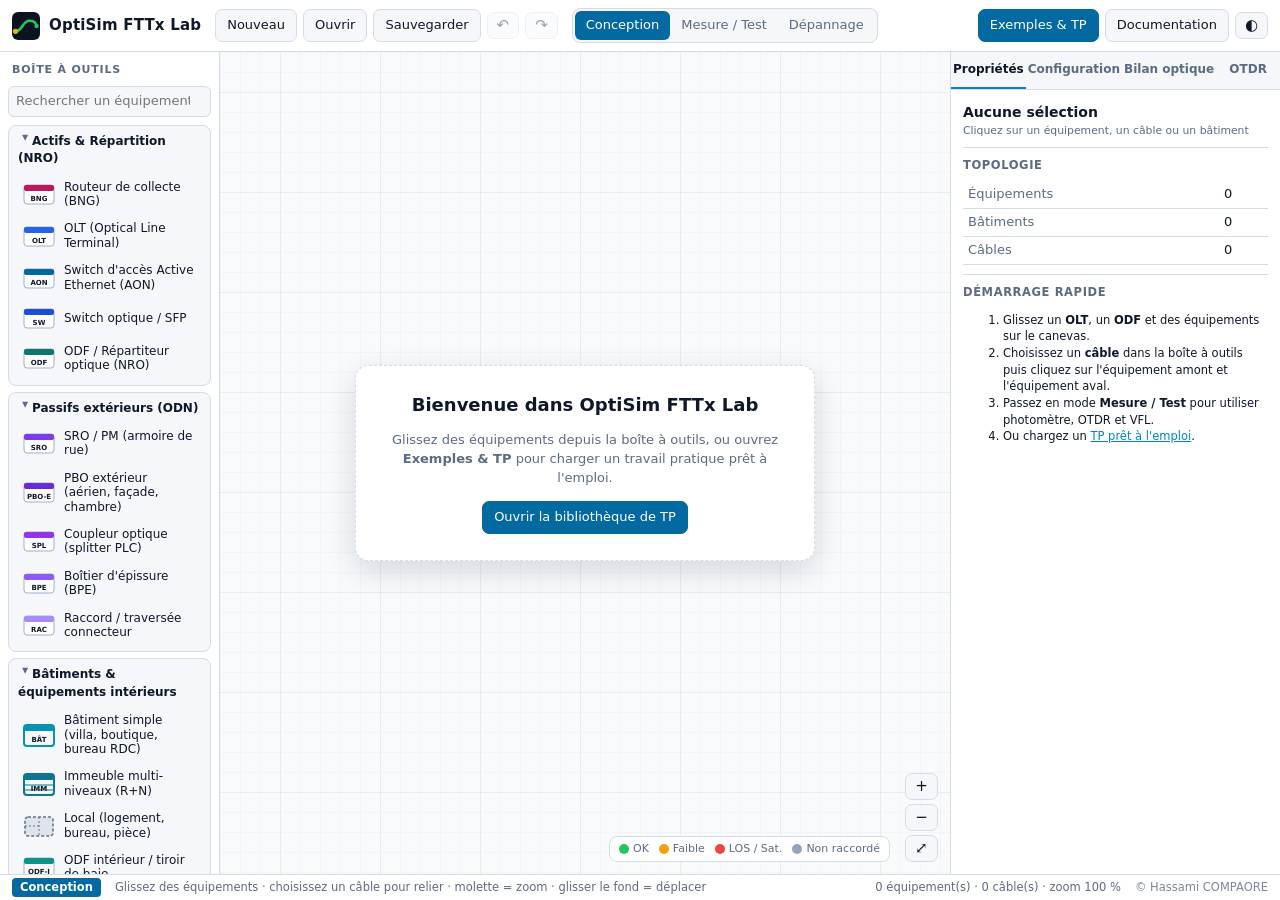
==== index.html @ 27e654be "Publication du site (source : develop d619746)" ====
<!doctype html>
<!-- OptiSim FTTx Lab — Auteur : Hassami COMPAORE -->
<html lang="fr" data-theme="dark">
<head>
  <meta charset="utf-8">
  <meta name="viewport" content="width=device-width, initial-scale=1">
  <title>OptiSim FTTx Lab</title>
  <meta name="author" content="Hassami COMPAORE">
  <meta name="description" content="Simulateur pédagogique de réseaux fibre optique FTTH / FTTB / FTTO — Bac Pro Télécommunications">
  <link rel="stylesheet" href="style.css">
  <link rel="icon" href="data:image/svg+xml,%3Csvg xmlns='http://www.w3.org/2000/svg' viewBox='0 0 32 32'%3E%3Crect width='32' height='32' rx='7' fill='%230b1220'/%3E%3Cpath d='M4 22 C12 22 12 10 20 10 S28 16 28 16' stroke='%2322c55e' stroke-width='3' fill='none'/%3E%3Ccircle cx='4' cy='22' r='3' fill='%23eab308'/%3E%3C/svg%3E">
</head>
<body class="mode-design">

  <!-- ================= 1. BARRE SUPÉRIEURE ================= -->
  <header class="topbar">
    <div class="brand">
      <svg viewBox="0 0 32 32" width="28" height="28" aria-hidden="true"><rect width="32" height="32" rx="7" fill="var(--brand-bg)"/><path d="M4 22 C12 22 12 10 20 10 S28 16 28 16" stroke="#22c55e" stroke-width="3" fill="none"/><circle cx="4" cy="22" r="3" fill="#eab308"/><circle cx="28" cy="16" r="2.5" fill="#22c55e"/></svg>
      <div><b>OptiSim FTTx Lab</b><small id="edition">Laboratoire virtuel fibre optique</small></div>
    </div>

    <div class="tb-group">
      <button class="btn" id="btnNew" title="Nouvelle topologie">Nouveau</button>
      <button class="btn" id="btnOpen" title="Ouvrir un fichier JSON">Ouvrir</button>
      <button class="btn" id="btnSave" title="Sauvegarder en JSON (Ctrl+S)">Sauvegarder</button>
      <button class="btn icon" id="btnUndo" title="Annuler (Ctrl+Z)" aria-label="Annuler">↶</button>
      <button class="btn icon" id="btnRedo" title="Rétablir (Ctrl+Y)" aria-label="Rétablir">↷</button>
      <input type="file" id="fileInput" accept=".json,application/json" hidden>
    </div>

    <div class="segmented" id="modeSwitch" role="tablist" aria-label="Mode">
      <button data-mode="design" class="active">Conception</button>
      <button data-mode="test">Mesure / Test</button>
      <button data-mode="fault">Simulation de pannes</button>
    </div>

    

    <div class="tb-group exam-only" id="examGroup" hidden>
      <span class="exam-tag" id="examTag">Examen</span>
      <button class="btn" id="btnExamInfo" title="Relire les consignes de l'examen">Consignes</button>
      <button class="btn primary" id="btnSubmit" title="Enregistrer la copie à remettre à l'enseignant">Rendre ma copie</button>
    </div>

    <div class="tb-spacer"></div>
    <div class="tb-group">
      <button class="btn primary" id="btnLabs">Exemples &amp; TP</button>
      
      <button class="btn" id="btnDocs">Documentation</button>
      <button class="btn icon" id="btnTheme" title="Thème clair / sombre" aria-label="Changer de thème">◐</button>
    </div>
  </header>

  <main class="layout" id="layout">
    <div class="panel-resizer l" data-resize="pal" title="Glisser pour élargir la boîte à outils (double-clic : largeur par défaut)"></div>
    <div class="panel-resizer r" data-resize="insp" title="Glisser pour élargir l'inspecteur (double-clic : largeur par défaut)"></div>
    <!-- ================= 2. BOÎTE À OUTILS ================= -->
    <aside class="panel palette" id="palette" aria-label="Boîte à outils">
      <div class="panel-title">Boîte à outils</div>
      <input type="search" id="paletteSearch" class="search" placeholder="Rechercher un équipement…">
      <div id="paletteBody"></div>
    </aside>

    <!-- ================= 3. CANEVAS ================= -->
    <section class="stage" id="stage">
      <svg id="canvas" xmlns="http://www.w3.org/2000/svg">
        <defs>
          <pattern id="gridSmall" width="20" height="20" patternUnits="userSpaceOnUse"><path d="M20 0H0V20" fill="none" class="grid-line"/></pattern>
          <pattern id="gridBig" width="100" height="100" patternUnits="userSpaceOnUse"><rect width="100" height="100" fill="url(#gridSmall)"/><path d="M100 0H0V100" fill="none" class="grid-line-strong"/></pattern>
          <filter id="glow" x="-50%" y="-50%" width="200%" height="200%"><feGaussianBlur stdDeviation="3" result="b"/><feMerge><feMergeNode in="b"/><feMergeNode in="SourceGraphic"/></feMerge></filter>
          <filter id="redglow" x="-50%" y="-50%" width="200%" height="200%"><feGaussianBlur stdDeviation="4"/></filter>
        </defs>
        <g id="viewport">
          <rect x="-20000" y="-20000" width="40000" height="40000" fill="url(#gridBig)" class="grid-bg"/>
          <g id="layerBuildings"></g>
          <g id="layerLinks"></g>
          <g id="layerDevices"></g>
          <g id="layerOverlay"></g>
        </g>
      </svg>

      <div class="empty-hint" id="emptyHint">
        <h2>Bienvenue dans OptiSim FTTx Lab</h2>
        <p>Glissez des équipements depuis la boîte à outils, ou ouvrez <b>Exemples &amp; TP</b> pour charger un travail pratique prêt à l'emploi.</p>
        <button class="btn primary" id="btnEmptyLabs">Ouvrir la bibliothèque de TP</button>
      </div>

      <div class="float-card tp-panel" id="tpPanel" hidden></div>
      <div class="float-card instrument" id="instrument" hidden></div>

      <div class="zoom-ctl">
        <button class="btn icon" id="zoomIn" title="Zoom avant" aria-label="Zoom avant">+</button>
        <button class="btn icon" id="zoomOut" title="Zoom arrière" aria-label="Zoom arrière">−</button>
        <button class="btn icon" id="zoomFit" title="Recadrer (F)" aria-label="Recadrer">⤢</button>
      </div>
      <div class="legend">
        <span><i class="dot ok"></i>OK</span><span><i class="dot weak"></i>Faible</span><span><i class="dot los"></i>LOS / Sat.</span><span><i class="dot nc"></i>Non raccordé</span>
      </div>
    </section>

    <!-- ================= 4. INSPECTEUR & RÉSULTATS ================= -->
    <aside class="panel inspector" id="inspector" aria-label="Inspecteur">
      <div class="tabs" role="tablist">
        <button data-tab="props" class="active">Propriétés</button>
        <button data-tab="config">Configuration</button>
        <button data-tab="bilan">Bilan optique</button>
        <button data-tab="otdr">OTDR</button>
      </div>
      <div class="inspector-body" id="inspectorBody"></div>
    </aside>
  </main>

  <footer class="statusbar">
    <span id="sbMode" class="sb-mode">Conception</span>
    <span id="sbHint" class="sb-hint"></span>
    <span id="sbInfo" class="sb-info"></span>
    
    <span class="sb-author">© Hassami COMPAORE</span>
  </footer>

  <!-- Modale générique -->
  <div class="modal-backdrop" id="modal" hidden>
    <div class="modal" role="dialog" aria-modal="true" aria-labelledby="modalTitle">
      <div class="modal-head"><h3 id="modalTitle"></h3><button class="btn icon" id="modalClose" aria-label="Fermer">✕</button></div>
      <div class="modal-body" id="modalBody"></div>
      <div class="modal-foot" id="modalFoot"></div>
    </div>
  </div>
  <div class="toasts" id="toasts" aria-live="polite"></div>

  <script src="edition.js"></script>
  <script src="physics.js"></script>
  <script src="services.js"></script>
  <script src="examen.js"></script>
  <script src="labs.js"></script>
  <script src="app.js"></script>
</body>
</html>
---- style.css ----
/* =====================================================================
 * OptiSim FTTx Lab — style.css
 * Auteur : Hassami COMPAORE
 * Thème sombre / clair « logiciel d'ingénierie », CSS natif (hors-ligne).
 * ===================================================================== */
:root, [data-theme="dark"] {
  --bg: #0b1220;
  --panel: #111a2b;
  --panel-2: #16223a;
  --panel-3: #1c2a45;
  --border: #24324d;
  --text: #e2e8f0;
  --muted: #8b9ab3;
  --accent: #38bdf8;
  --accent-2: #0ea5e9;
  --brand-bg: #0b1220;
  --canvas: #0d1526;
  --grid: #16213a;
  --grid-strong: #1d2b49;
  --dev-body: #18243c;
  --dev-stroke: #34476b;
  --dev-text: #e2e8f0;
  --bld-body: rgba(14, 116, 144, 0.07);
  --bld-stroke: #1f6f86;
  --bld-head: #0e5466;
  --floor-alt: rgba(255, 255, 255, 0.022);
  --floor-base: rgba(120, 90, 40, 0.10);
  --cable-outline: rgba(0, 0, 0, 0.55);
  --label-bg: rgba(11, 18, 32, 0.85);
  --ok: #22c55e;
  --weak: #f59e0b;
  --los: #ef4444;
  --nc: #64748b;
  --otdr-bg: #04110a;
  --otdr-grid: #0f2a1b;
  --otdr-grid-text: #4d7c5f;
  --otdr-trace: #4ade80;
  --otdr-event: #facc15;
  --lcd-bg: #0f2318;
  --lcd-text: #86efac;
  --shadow: 0 10px 30px rgba(0, 0, 0, 0.45);
  color-scheme: dark;
}
[data-theme="light"] {
  --bg: #eef2f7;
  --panel: #ffffff;
  --panel-2: #f5f7fb;
  --panel-3: #e9eef6;
  --border: #d4dce8;
  --text: #0f172a;
  --muted: #5b6b83;
  --accent: #0284c7;
  --accent-2: #0369a1;
  --brand-bg: #0b1220;
  --canvas: #f8fafc;
  --grid: #eaeff6;
  --grid-strong: #dbe3ee;
  --dev-body: #ffffff;
  --dev-stroke: #9fb0c8;
  --dev-text: #0f172a;
  --bld-body: rgba(8, 145, 178, 0.05);
  --bld-stroke: #5aa9bd;
  --bld-head: #d6eef4;
  --floor-alt: rgba(15, 23, 42, 0.03);
  --floor-base: rgba(161, 98, 7, 0.08);
  --cable-outline: rgba(15, 23, 42, 0.45);
  --label-bg: rgba(255, 255, 255, 0.9);
  --nc: #94a3b8;
  --otdr-bg: #f3fbf5;
  --otdr-grid: #d8eadd;
  --otdr-grid-text: #4b7a5b;
  --otdr-trace: #15803d;
  --otdr-event: #b45309;
  --lcd-bg: #dff3e4;
  --lcd-text: #14532d;
  --shadow: 0 10px 30px rgba(15, 23, 42, 0.15);
  color-scheme: light;
}

* { box-sizing: border-box; }
html, body { height: 100%; margin: 0; }
body {
  background: var(--bg); color: var(--text);
  font: 13px/1.45 system-ui, -apple-system, "Segoe UI", Roboto, Ubuntu, sans-serif;
  display: grid; grid-template-rows: 52px 1fr 26px; overflow: hidden;
}
a { color: var(--accent); }
h2, h3, h4 { margin: 0; }
small { color: var(--muted); }
kbd { background: var(--panel-3); border: 1px solid var(--border); border-bottom-width: 2px; border-radius: 4px; padding: 0 5px; font-size: 11px; }
[hidden] { display: none !important; }

/* ------------------------------ Boutons ------------------------------ */
.btn {
  background: var(--panel-2); color: var(--text); border: 1px solid var(--border);
  border-radius: 7px; padding: 6px 11px; font: inherit; cursor: pointer; white-space: nowrap;
  transition: background .15s, border-color .15s;
}
.btn:hover { background: var(--panel-3); border-color: var(--accent); }
.btn:disabled { opacity: .4; cursor: default; }
.btn.icon { padding: 5px 9px; min-width: 30px; font-size: 15px; line-height: 1; }
.btn.small { padding: 3px 8px; font-size: 12px; }
.btn.icon.small { min-width: 24px; font-size: 12px; }
.btn.primary { background: var(--accent-2); border-color: var(--accent-2); color: #fff; }
.btn.primary:hover { background: var(--accent); }
.btn.danger { border-color: rgba(239, 68, 68, .6); color: #f87171; }
.btn.danger:hover { background: rgba(239, 68, 68, .15); }
[data-theme="light"] .btn.danger { color: #dc2626; }
.btn.ok { border-color: rgba(34, 197, 94, .6); color: var(--ok); }

/* ------------------------------ Barre supérieure ------------------------------ */
.topbar {
  display: flex; align-items: center; gap: 14px; padding: 0 12px;
  background: var(--panel); border-bottom: 1px solid var(--border); min-width: 0;
}
.brand { display: flex; align-items: center; gap: 9px; flex-shrink: 0; }
.brand b { display: block; font-size: 15px; letter-spacing: .2px; }
.brand small { display: block; font-size: 10.5px; margin-top: -2px; }
.tb-group { display: flex; gap: 6px; align-items: center; }
.tb-spacer { flex: 1; }
.fault-only { display: none; }
body.mode-fault .fault-only { display: flex; }
/* Mode pannes (4 boutons) et examen (3 éléments) : barre compactée pour rester sur une ligne */
body.mode-fault .topbar, body.exam-locked .topbar { gap: 6px; }
body.mode-fault .brand div, body.exam-locked .brand div { display: none; }
body.mode-fault .segmented button, body.exam-locked .segmented button { padding-left: 6px; padding-right: 6px; }
body.mode-fault .tb-group, body.exam-locked .tb-group { gap: 4px; }
body.mode-fault .topbar .btn:not(.icon), body.exam-locked .topbar .btn:not(.icon) { padding-left: 8px; padding-right: 8px; }
.segmented button { white-space: nowrap; }
.topbar { overflow-x: auto; scrollbar-width: thin; }
.segmented { display: inline-flex; background: var(--panel-2); border: 1px solid var(--border); border-radius: 8px; padding: 2px; }
.segmented button { background: none; border: 0; color: var(--muted); font: inherit; padding: 5px 11px; border-radius: 6px; cursor: pointer; }
.segmented button.active { background: var(--accent-2); color: #fff; }
body.mode-fault .segmented button.active[data-mode="fault"] { background: #dc2626; }
body.mode-test .segmented button.active[data-mode="test"] { background: #16a34a; }
.segmented.small button { padding: 3px 8px; font-size: 12px; }

/* ------------------------------ Mise en page ------------------------------ */
.layout { --pal-w: 252px; --insp-w: 370px; display: grid; grid-template-columns: var(--pal-w) 1fr var(--insp-w); min-height: 0; position: relative; }
.panel { background: var(--panel); min-height: 0; overflow: auto; }
.palette { border-right: 1px solid var(--border); padding: 8px; }
.inspector { border-left: 1px solid var(--border); display: flex; flex-direction: column; overflow: hidden; }
.panel-title { font-weight: 700; text-transform: uppercase; font-size: 11px; letter-spacing: .8px; color: var(--muted); margin: 2px 4px 8px; }
.search { width: 100%; margin-bottom: 8px; }

/* ------------------------------ Boîte à outils ------------------------------ */
.pal-sec { margin-bottom: 6px; border: 1px solid var(--border); border-radius: 8px; background: var(--panel-2); }
.pal-sec summary { cursor: pointer; padding: 7px 9px; font-weight: 600; font-size: 12px; list-style: none; }
.pal-sec summary::-webkit-details-marker { display: none; }
.pal-sec summary::before { content: '▸'; display: inline-block; width: 14px; color: var(--muted); transition: transform .15s; }
.pal-sec[open] summary::before { transform: rotate(90deg); }
.pal-grid { display: grid; gap: 3px; padding: 0 6px 7px; }
.pal-item {
  display: flex; align-items: center; gap: 8px; padding: 4px 6px; border-radius: 6px; cursor: grab;
  border: 1px solid transparent; user-select: none; font-size: 12px; color: var(--text);
}
.pal-item svg { flex-shrink: 0; color: var(--text); }
.pal-item:hover { background: var(--panel-3); border-color: var(--border); }
.pal-item.tool { cursor: pointer; }
.pal-item.active { background: rgba(56, 189, 248, .15); border-color: var(--accent); }
.pal-item span { line-height: 1.2; }

/* ------------------------------ Canevas ------------------------------ */
.stage { position: relative; min-width: 0; min-height: 0; background: var(--canvas); overflow: hidden; }
#canvas { width: 100%; height: 100%; display: block; touch-action: none; cursor: default; user-select: none; }
#canvas.panning { cursor: grabbing; }
#canvas.tool-active .dev { cursor: crosshair; }
.grid-line { stroke: var(--grid); stroke-width: 1; }
.grid-line-strong { stroke: var(--grid-strong); stroke-width: 1; }

/* Bâtiments */
.bld { cursor: move; }
.bld-body { fill: var(--bld-body); stroke: var(--bld-stroke); stroke-width: 1.5; }
.bld.selected .bld-body { stroke: var(--accent); stroke-width: 2.5; }
.bld-head { fill: var(--bld-head); }
.bld-icon { fill: none; stroke: #67e8f9; stroke-width: 1.6; }
[data-theme="light"] .bld-icon { stroke: #0e7490; }
.bld-title { fill: var(--text); font-weight: 700; font-size: 13px; }
.bld-sub { fill: var(--muted); font-size: 11px; }
.floor { fill: transparent; }
.floor.alt { fill: var(--floor-alt); }
.floor.basement { fill: var(--floor-base); }
.floor-sep { stroke: var(--bld-stroke); stroke-dasharray: 6 4; opacity: .6; }
.floor-label { fill: var(--muted); font-size: 11px; font-weight: 700; text-transform: uppercase; }
.gaine { fill: rgba(249, 115, 22, .06); stroke: rgba(249, 115, 22, .45); stroke-dasharray: 4 3; }
.gaine-label { fill: rgba(249, 115, 22, .7); font-size: 9px; letter-spacing: 1.5px; font-weight: 700; }
.pa { fill: var(--panel-3); stroke: var(--bld-stroke); }
.pa-label { fill: var(--muted); font-size: 8px; font-weight: 700; }
.handle { fill: var(--bld-stroke); cursor: nwse-resize; }
body:not(.mode-design) .handle { display: none; }

/* Équipements */
.dev { cursor: move; }
.dev-shadow { fill: rgba(0, 0, 0, .25); }
.dev-body { fill: var(--dev-body); stroke: var(--dev-stroke); stroke-width: 1.2; }
.dev.selected .dev-body { stroke: var(--accent); stroke-width: 2.5; }
.dev.cable-start .dev-body { stroke: #facc15; stroke-width: 2.5; stroke-dasharray: 5 3; }
.dev.vfl-glow .dev-body { stroke: #ef4444; stroke-width: 2; filter: drop-shadow(0 0 6px rgba(239, 68, 68, .8)); }
.dev-short { fill: #fff; font-weight: 800; font-size: 10.5px; letter-spacing: .5px; }
.dev-sub { fill: var(--dev-text); font-size: 10.5px; font-weight: 600; }
.dev-name { fill: var(--text); font-size: 11px; font-weight: 600; paint-order: stroke; stroke: var(--canvas); stroke-width: 3px; }
.port { stroke: rgba(0, 0, 0, .55); stroke-width: 1; }
.port.used { stroke: #fff; stroke-width: 1.5; }
[data-theme="light"] .port.used { stroke: #0f172a; }
.port.tick { stroke: none; opacity: .75; }
.port.tick.used { opacity: 1; }
.badge { stroke: var(--canvas); stroke-width: 2; }
.badge.st-ok { fill: var(--ok); } .badge.st-weak { fill: var(--weak); } .badge.st-los, .badge.st-sat { fill: var(--los); }
.badge.st-nc, .badge.st-dark { fill: var(--nc); } .badge.st-idle { fill: #38bdf8; }
.dev-sub.st-los, .dev-sub.st-sat { fill: var(--los); } .dev-sub.st-weak { fill: var(--weak); }
.led { fill: #1f2937; stroke: rgba(0, 0, 0, .4); }
[data-theme="light"] .led { fill: #cbd5e1; }
.led.on-green { fill: #22c55e; filter: drop-shadow(0 0 3px #22c55e); }
.led.on-orange { fill: #f59e0b; filter: drop-shadow(0 0 3px #f59e0b); }
.led.on-red { fill: #ef4444; filter: drop-shadow(0 0 3px #ef4444); }
.led.blink { animation: blink 1s steps(2) infinite; }
.led-label { fill: var(--muted); font-size: 7px; font-weight: 700; }
@keyframes blink { 50% { opacity: .25; } }

/* Câbles */
.link { cursor: pointer; }
.link path { fill: none; }
.link-hit { stroke: transparent; stroke-width: 14; }
.link-outline { stroke: var(--cable-outline); stroke-width: 5.5; stroke-linecap: round; }
.link-base { stroke-width: 3.2; stroke-linecap: round; }
.link.t-patch .link-base { stroke-width: 2.4; }
.link.t-patch .link-outline { stroke-width: 4.5; }
.link.t-cat6 .link-base { stroke-dasharray: 7 3; }
.link.t-riser .link-base { stroke-width: 4.2; }
.link.t-riser .link-outline { stroke-width: 6.5; }
.link.selected .link-outline { stroke: var(--accent); stroke-width: 8; }
.flow { stroke-width: 1.8; stroke-dasharray: 3 11; stroke-linecap: round; animation: flow 0.9s linear infinite; }
.flow.st-ok { stroke: #bbf7d0; filter: drop-shadow(0 0 2px #22c55e); }
.flow.st-weak { stroke: #fde68a; filter: drop-shadow(0 0 2px #f59e0b); }
.flow.st-sat { stroke: #fecaca; }
.flow.eth { stroke: #dbeafe; stroke-dasharray: 2 8; animation-duration: 1.4s; }
[data-theme="light"] .flow.st-ok { stroke: #15803d; }
[data-theme="light"] .flow.st-weak { stroke: #b45309; }
[data-theme="light"] .flow.eth { stroke: #1d4ed8; }
.flow-partial { stroke-width: 2; stroke: #bbf7d0; }
.flow-partial.st-los { stroke: #fecaca; }
.dead { stroke: var(--los); stroke-width: 1.2; stroke-dasharray: 2 5; opacity: .8; }
@keyframes flow { to { stroke-dashoffset: -14; } }
.vfl-light { stroke: #ff2d2d; stroke-width: 4; stroke-linecap: round; filter: drop-shadow(0 0 5px #ff0000); animation: vflpulse 1.2s ease-in-out infinite; pointer-events: none; }
@keyframes vflpulse { 50% { opacity: .55; } }
.vfl-leak { pointer-events: none; }
.vfl-leak circle { fill: #ff2d2d; }
.vfl-leak .halo { fill: rgba(255, 45, 45, .35); animation: halo 1s ease-out infinite; transform-box: fill-box; transform-origin: center; }
@keyframes halo { from { transform: scale(.4); opacity: 1; } to { transform: scale(1.4); opacity: 0; } }
.len-label rect { fill: var(--label-bg); stroke: var(--border); }
.len-label text { fill: var(--text); font-size: 10px; font-weight: 600; }
.len-label { pointer-events: none; }
.fault-mark circle { fill: #dc2626; stroke: #fff; stroke-width: 1.5; }
.fault-mark text { fill: #fff; font-weight: 900; font-size: 11px; }
.fault-mark.cfg circle { fill: #ea580c; }
.fault-mark.cfg text { font-size: 10px; }
.rubber { stroke-width: 2.5; stroke-dasharray: 6 4; pointer-events: none; }

.empty-hint { position: absolute; inset: 0; margin: auto; width: min(460px, 90%); height: fit-content; text-align: center; padding: 26px; background: var(--panel); border: 1px dashed var(--border); border-radius: 14px; box-shadow: var(--shadow); }
.empty-hint h2 { font-size: 18px; margin-bottom: 8px; }
.empty-hint p { color: var(--muted); }

.zoom-ctl { position: absolute; right: 12px; bottom: 12px; display: flex; flex-direction: column; gap: 4px; }
.legend { position: absolute; right: 60px; bottom: 12px; display: flex; gap: 10px; background: var(--panel); border: 1px solid var(--border); border-radius: 8px; padding: 4px 9px; font-size: 11px; color: var(--muted); }
.legend span { display: flex; align-items: center; gap: 4px; }
.dot { display: inline-block; width: 10px; height: 10px; border-radius: 50%; vertical-align: middle; }
.dot.ok { background: var(--ok); } .dot.weak { background: var(--weak); } .dot.los { background: var(--los); } .dot.nc { background: var(--nc); }

/* Cartes flottantes (TP, instrument) */
.float-card { position: absolute; background: var(--panel); border: 1px solid var(--border); border-radius: 11px; box-shadow: var(--shadow); padding: 9px 11px; }
.fc-head { display: flex; align-items: center; gap: 6px; margin-bottom: 6px; }
.fc-head b { flex: 1; font-size: 12.5px; }
.tp-panel { top: 12px; left: 12px; width: 330px; max-height: calc(100% - 80px); overflow: auto; }
.tp-panel.collapsed .tp-body { display: none; }
.tp-panel.collapsed .fc-head { margin: 0; }
.tp-panel ol { padding-left: 4px; margin: 0 0 8px; list-style: none; counter-reset: s; }
.tp-panel li { counter-increment: s; margin-bottom: 5px; font-size: 12px; }
.tp-panel li label { display: flex; gap: 6px; cursor: pointer; }
.tp-panel li span::before { content: counter(s) ". "; font-weight: 700; color: var(--accent); }
.tp-panel input:checked + span { color: var(--muted); text-decoration: line-through; }
.tp-progress { font-size: 11px; color: var(--muted); }
.instrument { left: 12px; bottom: 12px; width: 300px; }
.lcd { background: var(--lcd-bg); color: var(--lcd-text); border-radius: 8px; padding: 8px 10px; font-family: ui-monospace, "SF Mono", Menlo, Consolas, monospace; border: 2px solid #0006; }
.lcd-row { display: flex; justify-content: space-between; font-size: 11px; opacity: .85; }
.lcd-main { font-size: 30px; font-weight: 700; text-align: center; letter-spacing: 1px; }
.lcd-main small { font-size: 14px; color: inherit; }
.lcd-status { text-align: center; font-weight: 700; margin-top: 2px; text-transform: uppercase; font-size: 12px; }
.lcd.st-los .lcd-status, .lcd.st-sat .lcd-status { color: #f87171; }
.lcd.st-weak .lcd-status { color: #fbbf24; }
.pm-ports { display: grid; grid-template-columns: 1fr 1fr; gap: 3px; margin-top: 8px; max-height: 150px; overflow: auto; }
.pm-port { display: flex; justify-content: space-between; gap: 4px; background: var(--panel-2); border: 1px solid var(--border); border-radius: 5px; padding: 3px 6px; font: 11px/1.3 inherit; color: var(--text); cursor: pointer; }
.pm-port.active { border-color: var(--accent); background: rgba(56, 189, 248, .12); }
.red-dot { display: inline-block; width: 9px; height: 9px; border-radius: 50%; background: #ef4444; box-shadow: 0 0 6px #ef4444; margin-right: 6px; animation: blink 1s steps(2) infinite; }

/* ------------------------------ Inspecteur ------------------------------ */
.tabs { display: flex; border-bottom: 1px solid var(--border); background: var(--panel-2); flex-shrink: 0; }
.tabs button { flex: 1; background: none; border: 0; border-bottom: 2px solid transparent; color: var(--muted); padding: 9px 4px; font: inherit; font-weight: 600; cursor: pointer; }
.tabs button { font-size: 12px; padding: 9px 2px; white-space: nowrap; }
.tabs button.active { color: var(--text); border-bottom-color: var(--accent); }
.inspector-body { padding: 12px; overflow: auto; flex: 1; }
.insp-head { display: flex; gap: 10px; align-items: center; margin-bottom: 8px; }
.insp-head b { display: block; font-size: 14px; }
.insp-head small { display: block; }
.chip { display: inline-block; padding: 3px 7px; border-radius: 6px; color: #fff; font-weight: 800; font-size: 11px; white-space: nowrap; }
.chip.apc { background: #16a34a; } .chip.upc { background: #2563eb; }
.muted { color: var(--muted); }
.small { font-size: 11.5px; }
.section { border-top: 1px solid var(--border); padding-top: 9px; margin-top: 9px; }
.section h4 { font-size: 11.5px; text-transform: uppercase; letter-spacing: .6px; color: var(--muted); margin-bottom: 7px; }
.section h4 small { text-transform: none; letter-spacing: 0; }
.form-grid { display: grid; gap: 8px; }
label { display: grid; gap: 3px; font-size: 12px; color: var(--muted); }
label.check { display: flex; align-items: center; gap: 6px; color: var(--text); cursor: pointer; }
.inline { display: flex; gap: 6px; align-items: center; }
.inline > input, .inline > select { flex: 1; min-width: 0; }
.inline-label { display: flex; align-items: center; gap: 6px; margin-bottom: 8px; }
.unit { color: var(--muted); font-size: 11px; min-width: 24px; }
input[type=text], input[type=number], input[type=search], select {
  background: var(--panel-2); color: var(--text); border: 1px solid var(--border); border-radius: 6px;
  padding: 5px 7px; font: inherit; width: 100%;
}
input:focus, select:focus, button:focus-visible { outline: 2px solid var(--accent); outline-offset: 1px; }
input:disabled { opacity: .6; }
.row { display: flex; gap: 6px; flex-wrap: wrap; margin-top: 12px; }
.status-line { display: flex; align-items: center; gap: 8px; flex-wrap: wrap; }
.big { font-size: 18px; }
.pill { display: inline-block; padding: 2px 9px; border-radius: 99px; font-weight: 700; font-size: 11.5px; }
.pill.st-ok { background: rgba(34, 197, 94, .15); color: var(--ok); }
.pill.st-weak { background: rgba(245, 158, 11, .15); color: var(--weak); }
.pill.st-los, .pill.st-sat { background: rgba(239, 68, 68, .15); color: var(--los); }
.pill.st-nc, .pill.st-dark, .pill.st-idle { background: rgba(100, 116, 139, .18); color: var(--muted); }
.st-ok { color: var(--ok); } .st-weak { color: var(--weak); } .st-los, .st-sat { color: var(--los); }
.loc { margin: 6px 0; font-size: 12px; }
.alert { border-radius: 7px; padding: 7px 9px; margin: 6px 0; font-size: 12px; }
.alert.warn { background: rgba(245, 158, 11, .12); border: 1px solid rgba(245, 158, 11, .35); }
.alert.err { background: rgba(239, 68, 68, .12); border: 1px solid rgba(239, 68, 68, .35); }
.alert a { color: inherit; }
.fault-box { background: rgba(220, 38, 38, .06); border: 1px solid rgba(220, 38, 38, .3); border-radius: 8px; padding: 9px; }
table { border-collapse: collapse; width: 100%; }
.kv td, .ports td, .bilan td, .events td, .events th { padding: 4px 5px; border-bottom: 1px solid var(--border); vertical-align: top; }
.kv td:first-child { color: var(--muted); }
.num { text-align: right; white-space: nowrap; font-variant-numeric: tabular-nums; }
.ports { font-size: 11.5px; }
.ports small { display: block; }
.pdot { display: inline-block; width: 7px; height: 7px; border-radius: 50%; background: #16a34a; margin-right: 5px; }
.pdot.eth { background: #facc15; border-radius: 1px; }
.pdot.up { background: #d946ef; border-radius: 1px; transform: rotate(45deg); }

/* Couche service : configuration et diagnostic */
.flow.up { stroke: #f5d0fe; stroke-dasharray: 6 6; stroke-width: 2.2; animation-duration: .7s; filter: drop-shadow(0 0 2px #d946ef); }
[data-theme="light"] .flow.up { stroke: #a21caf; }
.section h5 { font-size: 11px; color: var(--muted); margin: 10px 0 5px; font-weight: 700; }
.cfg-table { width: 100%; border-collapse: collapse; font-size: 12px; margin: 4px 0; }
.cfg-table th { text-align: left; color: var(--muted); font-weight: 600; padding: 3px 4px; border-bottom: 1px solid var(--border); }
.cfg-table td { padding: 3px 4px; border-bottom: 1px solid var(--border); vertical-align: middle; }
.cfg-table td:first-child, .cfg-table th { white-space: nowrap; }
.cfg-table input[type="text"], .cfg-table select { width: 100%; min-width: 0; font-size: 12px; padding: 3px 5px; }
.cfg-table code, .kv code { font-size: 11.5px; }
.svc-table td small { display: block; color: var(--muted); }
.svc-steps { list-style: none; margin: 6px 0; padding: 0; display: grid; gap: 4px; }
.svc-steps li { position: relative; padding: 5px 8px 5px 28px; border-radius: 7px; background: var(--panel-2); border: 1px solid var(--border); font-size: 12px; }
.svc-steps li::before { position: absolute; left: 8px; top: 5px; font-weight: 800; }
.svc-steps li.ok::before { content: "✓"; color: var(--ok); }
.svc-steps li.ko { border-color: rgba(239, 68, 68, .5); background: rgba(239, 68, 68, .1); }
.svc-steps li.ko::before { content: "✗"; color: var(--los); }
.svc-steps li b { display: block; }
.svc-steps li small { color: var(--muted); }
.svc-steps li.ko small { color: var(--text); }
.kv tr.total td { font-weight: 700; color: var(--text); }
.bilan { font-size: 11.5px; margin-top: 6px; }
.bilan tr.src td { font-weight: 700; background: rgba(56, 189, 248, .08); }
.bilan tr.cat td { font-weight: 700; color: var(--text); background: var(--panel-2); padding-top: 6px; }
.bilan tr.fault td { color: var(--los); }
.bilan td:first-child { padding-left: 10px; }
.bilan tr.cat td:first-child, .bilan tr.src td:first-child { padding-left: 5px; }
.bar { height: 4px; background: var(--panel-3); border-radius: 2px; margin-top: 3px; overflow: hidden; }
.bar i { display: block; height: 100%; background: linear-gradient(90deg, var(--accent), #a855f7); }
.summary { margin-top: 10px; }
.summary td { font-size: 12.5px; }
.formula { background: var(--panel-2); border: 1px solid var(--border); border-left: 3px solid var(--accent); border-radius: 6px; padding: 7px 10px; font-family: ui-monospace, Menlo, Consolas, monospace; font-size: 12px; }
.otdr-ctl { display: flex; gap: 8px; flex-wrap: wrap; align-items: center; margin-bottom: 8px; }
.otdr-ctl label { display: flex; align-items: center; gap: 4px; }
.otdr-ctl select { width: auto; }
.otdr-screen { position: relative; border-radius: 9px; overflow: hidden; border: 3px solid #1e293b; background: var(--otdr-bg); }
.otdr-screen canvas { display: block; width: 100%; }
.otdr-read { position: absolute; top: 5px; right: 8px; font: 11px ui-monospace, Menlo, monospace; color: var(--otdr-trace); }
.events { font-size: 11.5px; margin-top: 8px; }
.events th { text-align: left; color: var(--muted); font-weight: 600; }
.events tbody tr { cursor: pointer; }
.events tbody tr:hover, .events tbody tr.active { background: rgba(56, 189, 248, .08); }
.events tr.fault td { color: var(--los); font-weight: 600; }
.events small { display: block; color: var(--muted); font-size: 10.5px; }

/* ------------------------------ Barre d'état ------------------------------ */
.statusbar { display: flex; align-items: center; gap: 14px; padding: 0 12px; background: var(--panel); border-top: 1px solid var(--border); font-size: 11.5px; color: var(--muted); white-space: nowrap; overflow: hidden; }
.sb-mode { font-weight: 700; color: #fff; padding: 1px 8px; border-radius: 4px; background: var(--accent-2); }
.sb-mode.m-test { background: #16a34a; } .sb-mode.m-fault { background: #dc2626; }
.sb-author { opacity: .8; }
.sb-hint { flex: 1; overflow: hidden; text-overflow: ellipsis; }

/* ------------------------------ Modales ------------------------------ */
.modal-backdrop { position: fixed; inset: 0; background: rgba(2, 6, 23, .6); display: grid; place-items: center; z-index: 50; padding: 16px; }
.modal { background: var(--panel); border: 1px solid var(--border); border-radius: 14px; box-shadow: var(--shadow); width: min(520px, 100%); max-height: calc(100vh - 32px); display: flex; flex-direction: column; }
.modal.wide { width: min(1080px, 100%); height: min(760px, calc(100vh - 32px)); }
.modal-head { display: flex; align-items: center; justify-content: space-between; padding: 12px 16px; border-bottom: 1px solid var(--border); }
.modal-head h3 { font-size: 15px; }
.modal-body { padding: 14px 16px; overflow: auto; flex: 1; min-height: 0; }
.modal.wide .modal-body { padding: 0; overflow: hidden; }
.modal-foot { display: flex; justify-content: flex-end; gap: 8px; padding: 10px 16px; border-top: 1px solid var(--border); }
.cable-ends { display: flex; align-items: center; gap: 10px; background: var(--panel-2); border: 1px solid var(--border); border-radius: 9px; padding: 9px; margin: 8px 0 12px; }
.cable-ends > div { flex: 1; display: grid; }
.cable-ends span { color: var(--muted); font-size: 11.5px; }
.cable-ends .arrow { flex: 0; font-size: 20px; color: var(--accent); }
.tip { background: rgba(56, 189, 248, .08); border: 1px solid rgba(56, 189, 248, .3); border-radius: 7px; padding: 7px 10px; font-size: 12px; }
.warn { background: rgba(245, 158, 11, .1); border: 1px solid rgba(245, 158, 11, .35); border-radius: 7px; padding: 7px 10px; font-size: 12px; }

.split { display: grid; grid-template-columns: 290px 1fr; height: 100%; }
.lab-list { border-right: 1px solid var(--border); overflow: auto; padding: 8px; background: var(--panel-2); }
.lab-item { display: grid; gap: 1px; width: 100%; text-align: left; background: none; border: 1px solid transparent; border-radius: 8px; padding: 7px 9px; color: var(--text); font: inherit; cursor: pointer; margin-bottom: 2px; }
.lab-item:hover { background: var(--panel-3); }
.lab-item.active { background: rgba(56, 189, 248, .12); border-color: var(--accent); }
.lab-item .num { font-size: 10.5px; font-weight: 800; color: var(--accent); text-transform: uppercase; }
.lab-item small { font-size: 11px; }
.lab-sep { font-size: 10.5px; font-weight: 800; text-transform: uppercase; color: var(--muted); letter-spacing: .8px; margin: 12px 6px 5px; }
.lab-detail { overflow: auto; padding: 18px 24px 30px; font-size: 13.5px; line-height: 1.6; }
.lab-detail h2 { font-size: 20px; margin: 6px 0 10px; }
.lab-detail h4 { margin: 18px 0 6px; font-size: 13px; text-transform: uppercase; letter-spacing: .6px; color: var(--accent); }
.lab-head { display: flex; gap: 6px; flex-wrap: wrap; }
.tag { background: var(--panel-3); border: 1px solid var(--border); border-radius: 99px; padding: 1px 9px; font-size: 11.5px; }
.lab-actions { display: flex; gap: 8px; flex-wrap: wrap; margin: 8px 0; }
.steps li, .questions li { margin-bottom: 6px; }
.questions p { margin: 0 0 3px; }
.questions details { background: var(--panel-2); border: 1px solid var(--border); border-radius: 7px; padding: 4px 9px; }
.questions summary { cursor: pointer; color: var(--accent); font-size: 12px; }
.questions details p { margin: 6px 0; color: var(--text); }
.doc-table { margin: 8px 0; font-size: 12.5px; }
.doc-table td, .doc-table th { border: 1px solid var(--border); padding: 5px 8px; text-align: left; vertical-align: top; }
.doc-table th { background: var(--panel-2); }
.doc p.formula { font-size: 13px; }
/* Aperçus des livrets imprimables (documentation) */
.print-cards { display: grid; grid-template-columns: repeat(auto-fill, minmax(190px, 1fr)); gap: 14px; margin: 12px 0 6px; }
.print-card { display: flex; flex-direction: column; gap: 4px; padding: 10px; background: var(--panel-2); border: 1px solid var(--border); border-radius: 10px; color: var(--text); text-decoration: none; transition: border-color .15s, transform .15s, box-shadow .15s; }
.print-card:hover, .print-card:focus-visible { border-color: var(--accent); transform: translateY(-2px); box-shadow: var(--shadow); }
.print-card img { display: block; width: 100%; aspect-ratio: 210 / 297; object-fit: cover; object-position: top; background: #fff; border: 1px solid var(--border); border-radius: 4px; margin-bottom: 4px; }
.print-card b { color: var(--accent); font-size: 14px; }
.print-card small { color: var(--muted); font-size: 11.5px; }
.print-card span { font-size: 12.5px; line-height: 1.45; }

/* Notifications */
.toasts { position: fixed; bottom: 36px; left: 50%; transform: translateX(-50%); display: grid; gap: 6px; z-index: 60; pointer-events: none; }
.toast { background: var(--panel); border: 1px solid var(--border); border-left: 4px solid var(--accent); border-radius: 8px; padding: 8px 14px; box-shadow: var(--shadow); max-width: 560px; animation: tin .2s ease-out; transition: opacity .4s, transform .4s; }
.toast.ok { border-left-color: var(--ok); } .toast.warn { border-left-color: var(--weak); } .toast.err { border-left-color: var(--los); }
.toast.out { opacity: 0; transform: translateY(8px); }
@keyframes tin { from { opacity: 0; transform: translateY(8px); } }

/* Barres de défilement discrètes */
::-webkit-scrollbar { width: 9px; height: 9px; }
::-webkit-scrollbar-thumb { background: var(--panel-3); border-radius: 6px; }

/* ------------------------------ Responsive ------------------------------ */
@media (max-width: 1280px) {
  .brand small { display: none; }
  .layout { --pal-w: 220px; --insp-w: 330px; }
}
@media (max-width: 1050px) {
  .topbar { overflow-x: auto; }
  .brand div { display: none; }
  .layout { --pal-w: 190px; --insp-w: 290px; }
  .legend { display: none; }
}
@media (max-width: 760px) {
  body { grid-template-rows: auto 1fr 26px; }
  .topbar { flex-wrap: wrap; padding: 6px 10px; gap: 6px; }
  .layout { grid-template-columns: 1fr; grid-template-rows: 150px 1fr 260px; }
  .palette { border-right: 0; border-bottom: 1px solid var(--border); }
  .inspector { border-left: 0; border-top: 1px solid var(--border); }
  .split { grid-template-columns: 1fr; grid-template-rows: 180px 1fr; }
  .tp-panel, .instrument { width: calc(100% - 24px); }
  .panel-resizer { display: none; }
}
@media (prefers-reduced-motion: reduce) {
  .flow, .vfl-light, .vfl-leak .halo, .led.blink, .red-dot { animation: none; }
}

/* ---------- Versions élève / enseignant, examen ---------- */
.exam-tag { display:inline-flex; align-items:center; padding:4px 10px; border-radius:999px; background:var(--accent, #0ea5e9); color:#fff; font-weight:600; font-size:12px; white-space:nowrap; }
.exam-tag.late { background:#dc2626; }
body.exam-locked .pal-item[data-type], body.exam-locked .pal-item[data-cable] { opacity:.4; cursor:not-allowed; }
.exam-tools section { margin-bottom:18px; }
.exam-tools textarea { width:100%; box-sizing:border-box; font:inherit; resize:vertical; }
.form-grid.bareme { grid-template-columns:repeat(2, minmax(0, 1fr)); }
.grade-table td, .grade-table th { white-space:nowrap; }
.report .journal td:first-child { white-space:nowrap; }
.pre { white-space:pre-wrap; }
.modal-pad { padding:14px 20px; height:100%; overflow:auto; box-sizing:border-box; }
.sb-logout { color: inherit; text-decoration: underline; white-space: nowrap; margin-right: 10px; }

/* ---------- Locaux (logements, bureaux, pièces) ---------- */
.room .room-body { fill-opacity: .07; stroke-opacity: .75; stroke-width: 1.4; stroke-dasharray: 6 4; }
.room.selected .room-body { stroke-width: 2.4; stroke-dasharray: none; stroke-opacity: 1; }
.room .room-label { font-size: 11px; font-weight: 700; }
.room .room-kind { font-size: 9px; fill: var(--muted); }
.room:hover .room-body { fill-opacity: .12; }

/* ---------- Choix du câble (version enseignant) ---------- */
.link.cable-warn .link-outline { stroke: #f59e0b; stroke-width: 9; stroke-dasharray: 6 5; opacity: .8; }
.cable-tips .alert { margin-bottom: 6px; }

/* ---------- Poignées de redimensionnement ---------- */
.handle.sq { fill: var(--panel); stroke: var(--accent); stroke-width: 1.5; }
.h-n, .h-s { cursor: ns-resize; } .h-e, .h-w { cursor: ew-resize; }
.h-ne, .h-sw { cursor: nesw-resize; } .h-nw, .h-se { cursor: nwse-resize; }

/* ---------- Panneaux ajustables à la souris ---------- */
.panel-resizer { position: absolute; top: 0; bottom: 0; width: 8px; cursor: col-resize; z-index: 6; }
.panel-resizer.l { left: calc(var(--pal-w) - 4px); }
.panel-resizer.r { right: calc(var(--insp-w) - 4px); }
.panel-resizer:hover, .panel-resizer.active { background: linear-gradient(90deg, transparent 3px, var(--accent) 3px, var(--accent) 5px, transparent 5px); }
.float-card { resize: both; overflow: auto; min-width: 220px; min-height: 60px; max-width: calc(100% - 24px); }
.float-card .fc-head { cursor: move; user-select: none; }
.float-card.dragging { opacity: .9; box-shadow: 0 12px 30px #0006; }

/* ---------- Fiche de recette ---------- */
.recette-table td, .recette-table th { padding: 4px 5px; font-size: 12px; vertical-align: middle; }
.recette-table .rec-in { width: 74px; padding: 3px 5px; font: inherit; }
.recette-table .pill { white-space: normal; line-height: 1.25; }
.recette-ens { border: 1px dashed var(--border); border-radius: 8px; padding: 8px; margin: 6px 0 10px; }
.alert.info { background: color-mix(in srgb, var(--accent) 10%, transparent); border-left: 3px solid var(--accent); }
.recette-table tr.rec-verdict td { padding-top: 0; border-top: 0; }
.recette-table tr:not(.rec-verdict) td { border-bottom: 0; }
.recette-table th:nth-child(n+2), .recette-table td.num { text-align: right; }
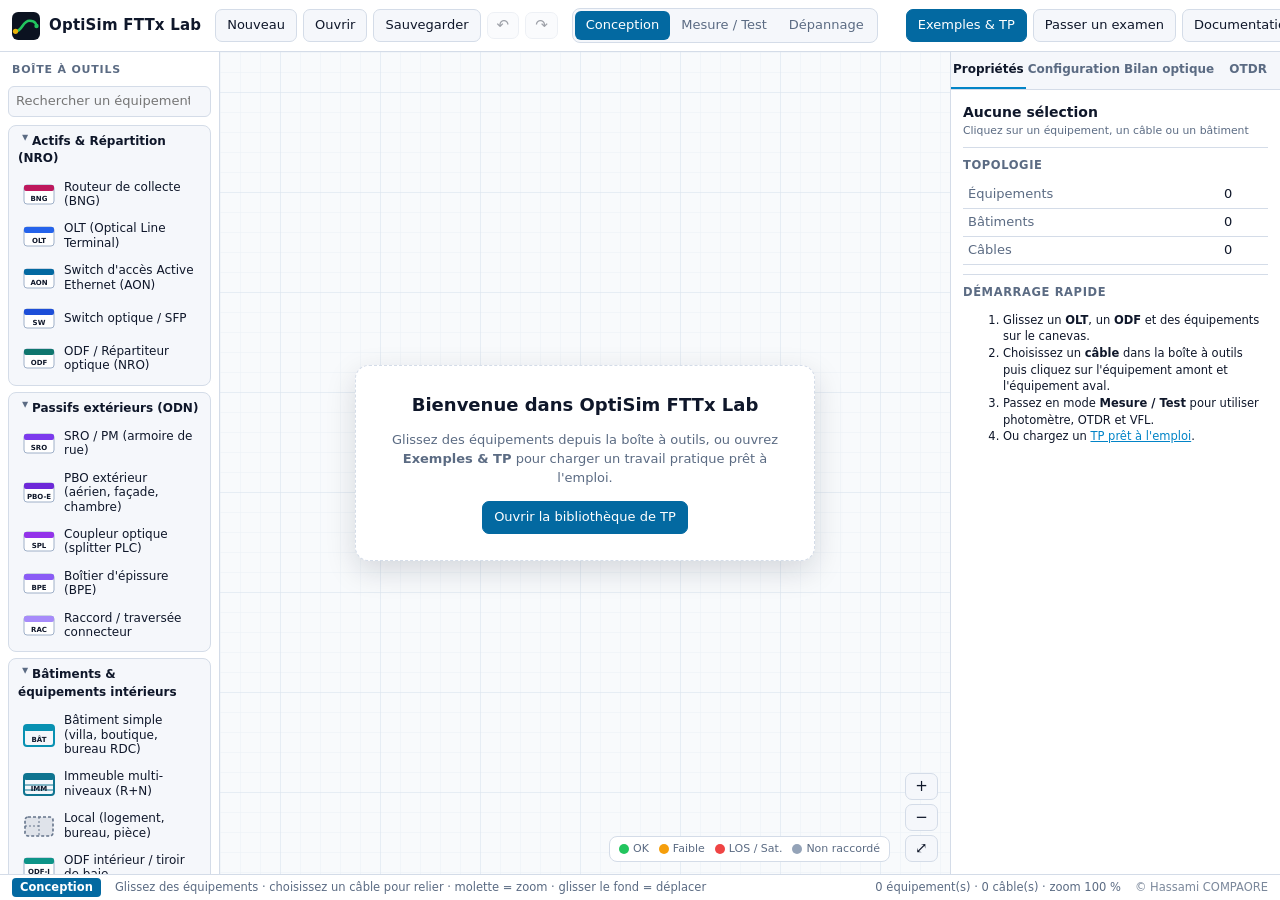
==== commit 00110b9a: "Publication du site (source : main cf0b9f4)" ====
--- a/index.html
+++ b/index.html
@@ -26,6 +26,7 @@
       <button class="btn icon" id="btnUndo" title="Annuler (Ctrl+Z)" aria-label="Annuler">↶</button>
       <button class="btn icon" id="btnRedo" title="Rétablir (Ctrl+Y)" aria-label="Rétablir">↷</button>
       <input type="file" id="fileInput" accept=".json,application/json" hidden>
+      <input type="file" id="sujetInput" accept=".json,application/json" hidden>
     </div>
 
     <div class="segmented" id="modeSwitch" role="tablist" aria-label="Mode">
@@ -45,6 +46,7 @@
     <div class="tb-spacer"></div>
     <div class="tb-group">
       <button class="btn primary" id="btnLabs">Exemples &amp; TP</button>
+      <button class="btn" id="btnPasserExam" title="Ouvrir le fichier sujet-….json donné par l'enseignant" hidden>Passer un examen</button>
       
       <button class="btn" id="btnDocs">Documentation</button>
       <button class="btn icon" id="btnTheme" title="Thème clair / sombre" aria-label="Changer de thème">◐</button>
@@ -115,7 +117,7 @@
     <span id="sbHint" class="sb-hint"></span>
     <span id="sbInfo" class="sb-info"></span>
     
-    <span class="sb-author">© Hassami COMPAORE</span>
+    <a class="sb-author" href="mailto:decompaore@gmail.com" title="Auteur : Hassami COMPAORE — decompaore@gmail.com — Tél. / WhatsApp : +226 79 00 03 04">© Hassami COMPAORE</a>
   </footer>
 
   <!-- Modale générique -->
@@ -132,6 +134,7 @@
   <script src="physics.js"></script>
   <script src="services.js"></script>
   <script src="examen.js"></script>
+  
   <script src="labs.js"></script>
   <script src="app.js"></script>
 </body>
--- a/style.css
+++ b/style.css
@@ -375,6 +375,12 @@
 .bilan tr.cat td:first-child, .bilan tr.src td:first-child { padding-left: 5px; }
 .bar { height: 4px; background: var(--panel-3); border-radius: 2px; margin-top: 3px; overflow: hidden; }
 .bar i { display: block; height: 100%; background: linear-gradient(90deg, var(--accent), #a855f7); }
+.budget-gauge { margin: 6px 0 8px; }
+.budget-gauge .bg-track { position: relative; height: 8px; background: var(--panel-3); border-radius: 4px; margin-bottom: 3px; }
+.budget-gauge .bg-track i { display: block; height: 100%; border-radius: 4px; }
+.budget-gauge .bg-track i.st-ok { background: var(--ok); } .budget-gauge .bg-track i.st-weak { background: var(--weak); } .budget-gauge .bg-track i.st-los { background: var(--los); }
+.budget-gauge .bg-track b { position: absolute; top: -3px; bottom: -3px; width: 2px; background: var(--text); opacity: .7; }
+tr.budget td { border-top: 1px dashed var(--border); }
 .summary { margin-top: 10px; }
 .summary td { font-size: 12.5px; }
 .formula { background: var(--panel-2); border: 1px solid var(--border); border-left: 3px solid var(--accent); border-radius: 6px; padding: 7px 10px; font-family: ui-monospace, Menlo, Consolas, monospace; font-size: 12px; }
@@ -493,6 +499,7 @@
 .report .journal td:first-child { white-space:nowrap; }
 .pre { white-space:pre-wrap; }
 .modal-pad { padding:14px 20px; height:100%; overflow:auto; box-sizing:border-box; }
+
 .sb-logout { color: inherit; text-decoration: underline; white-space: nowrap; margin-right: 10px; }
 
 /* ---------- Locaux (logements, bureaux, pièces) ---------- */
@@ -529,3 +536,11 @@
 .recette-table tr.rec-verdict td { padding-top: 0; border-top: 0; }
 .recette-table tr:not(.rec-verdict) td { border-bottom: 0; }
 .recette-table th:nth-child(n+2), .recette-table td.num { text-align: right; }
+
+/* ---------- OTDR bidirectionnel ---------- */
+.otdr-dir { margin: 6px 0 4px; }
+.bidir td, .bidir th { padding: 3px 4px; font-size: 11.5px; }
+.recette h4.sub { margin: 12px 0 6px; font-size: 11px; letter-spacing: .06em; text-transform: uppercase; color: var(--muted); }
+.ds-sections { display: grid; grid-template-columns: repeat(2, minmax(0, 1fr)); gap: 2px 14px; margin-bottom: 8px; }
+a.sb-author { color: inherit; text-decoration: none; }
+a.sb-author:hover { text-decoration: underline; }
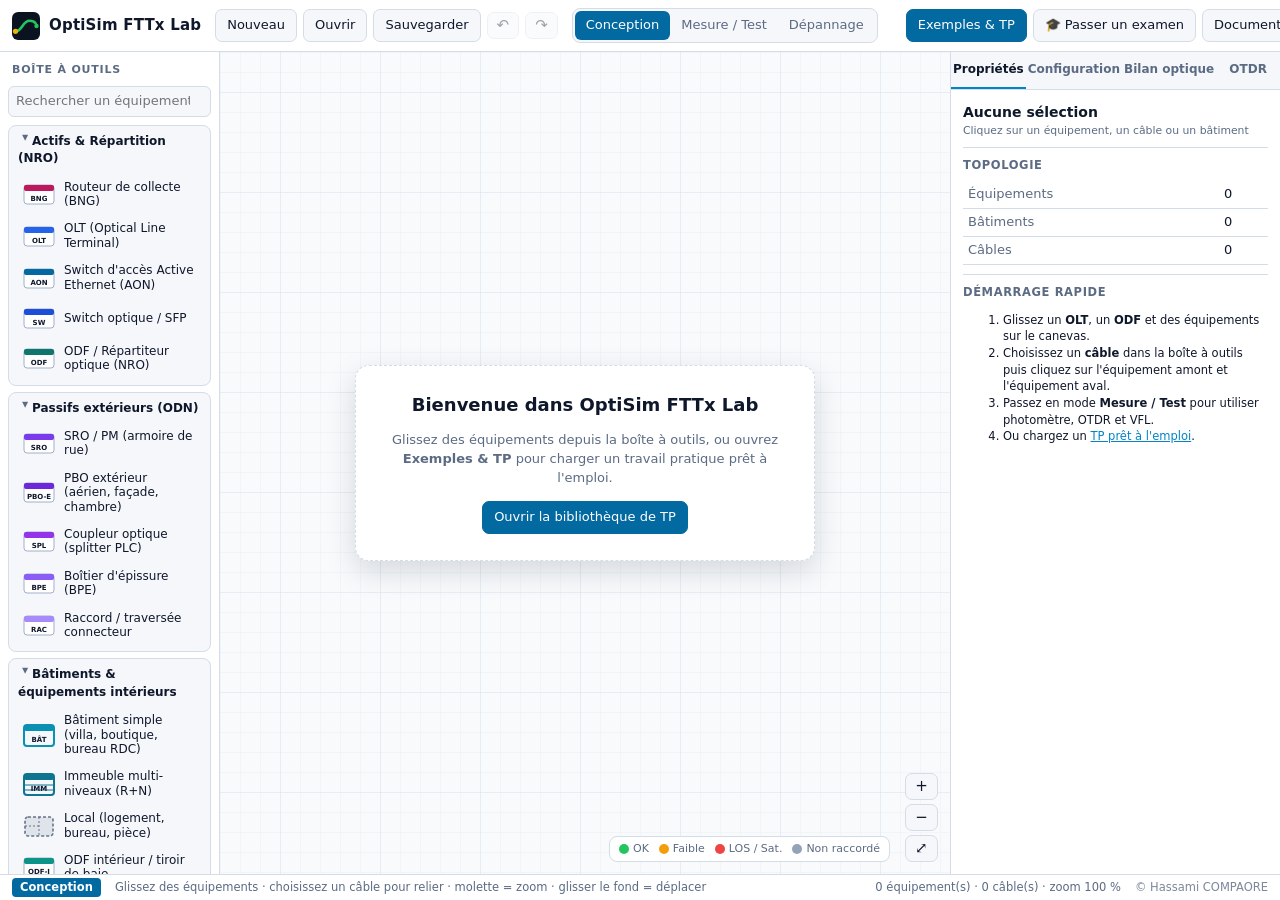
==== commit 593bc420: "Publication du site (source : develop 7ca1c5f)" ====
--- a/index.html
+++ b/index.html
@@ -26,7 +26,6 @@
       <button class="btn icon" id="btnUndo" title="Annuler (Ctrl+Z)" aria-label="Annuler">↶</button>
       <button class="btn icon" id="btnRedo" title="Rétablir (Ctrl+Y)" aria-label="Rétablir">↷</button>
       <input type="file" id="fileInput" accept=".json,application/json" hidden>
-      <input type="file" id="sujetInput" accept=".json,application/json" hidden>
     </div>
 
     <div class="segmented" id="modeSwitch" role="tablist" aria-label="Mode">
@@ -46,7 +45,7 @@
     <div class="tb-spacer"></div>
     <div class="tb-group">
       <button class="btn primary" id="btnLabs">Exemples &amp; TP</button>
-      <button class="btn" id="btnPasserExam" title="Ouvrir le fichier sujet-….json donné par l'enseignant" hidden>Passer un examen</button>
+      <button class="btn" id="btnPasserExam" title="Passer un examen : choisir le sujet donné par l'enseignant, s'identifier, commencer" hidden>🎓 Passer un examen</button>
       
       <button class="btn" id="btnDocs">Documentation</button>
       <button class="btn icon" id="btnTheme" title="Thème clair / sombre" aria-label="Changer de thème">◐</button>
--- a/style.css
+++ b/style.css
@@ -491,6 +491,8 @@
 /* ---------- Versions élève / enseignant, examen ---------- */
 .exam-tag { display:inline-flex; align-items:center; padding:4px 10px; border-radius:999px; background:var(--accent, #0ea5e9); color:#fff; font-weight:600; font-size:12px; white-space:nowrap; }
 .exam-tag.late { background:#dc2626; }
+.exam-tag .who { max-width:160px; overflow:hidden; text-overflow:ellipsis; }
+
 body.exam-locked .pal-item[data-type], body.exam-locked .pal-item[data-cable] { opacity:.4; cursor:not-allowed; }
 .exam-tools section { margin-bottom:18px; }
 .exam-tools textarea { width:100%; box-sizing:border-box; font:inherit; resize:vertical; }
@@ -498,6 +500,16 @@
 .grade-table td, .grade-table th { white-space:nowrap; }
 .report .journal td:first-child { white-space:nowrap; }
 .pre { white-space:pre-wrap; }
+.alert.ok { background: rgba(34, 197, 94, .12); border: 1px solid rgba(34, 197, 94, .35); }
+.exam-howto { margin:0 0 12px; padding-left:20px; line-height:1.5; }
+.exam-howto li { margin-bottom:4px; }
+.exam-box { border:1px solid var(--border); border-radius:8px; padding:12px 14px; display:grid; gap:10px; }
+.exam-box input[type=file] { display:block; margin-top:4px; }
+.exam-box .alert { margin:0; }
+.exam-consignes { border-left:3px solid var(--accent); padding:6px 10px; background:color-mix(in srgb, var(--accent) 8%, transparent); border-radius:4px; }
+.form-grid.ident { grid-template-columns:repeat(3, minmax(0, 1fr)); }
+.form-grid.ident input[readonly] { opacity:.75; }
+#modalFoot .btn:disabled { opacity:.5; cursor:not-allowed; }
 .modal-pad { padding:14px 20px; height:100%; overflow:auto; box-sizing:border-box; }
 
 .sb-logout { color: inherit; text-decoration: underline; white-space: nowrap; margin-right: 10px; }
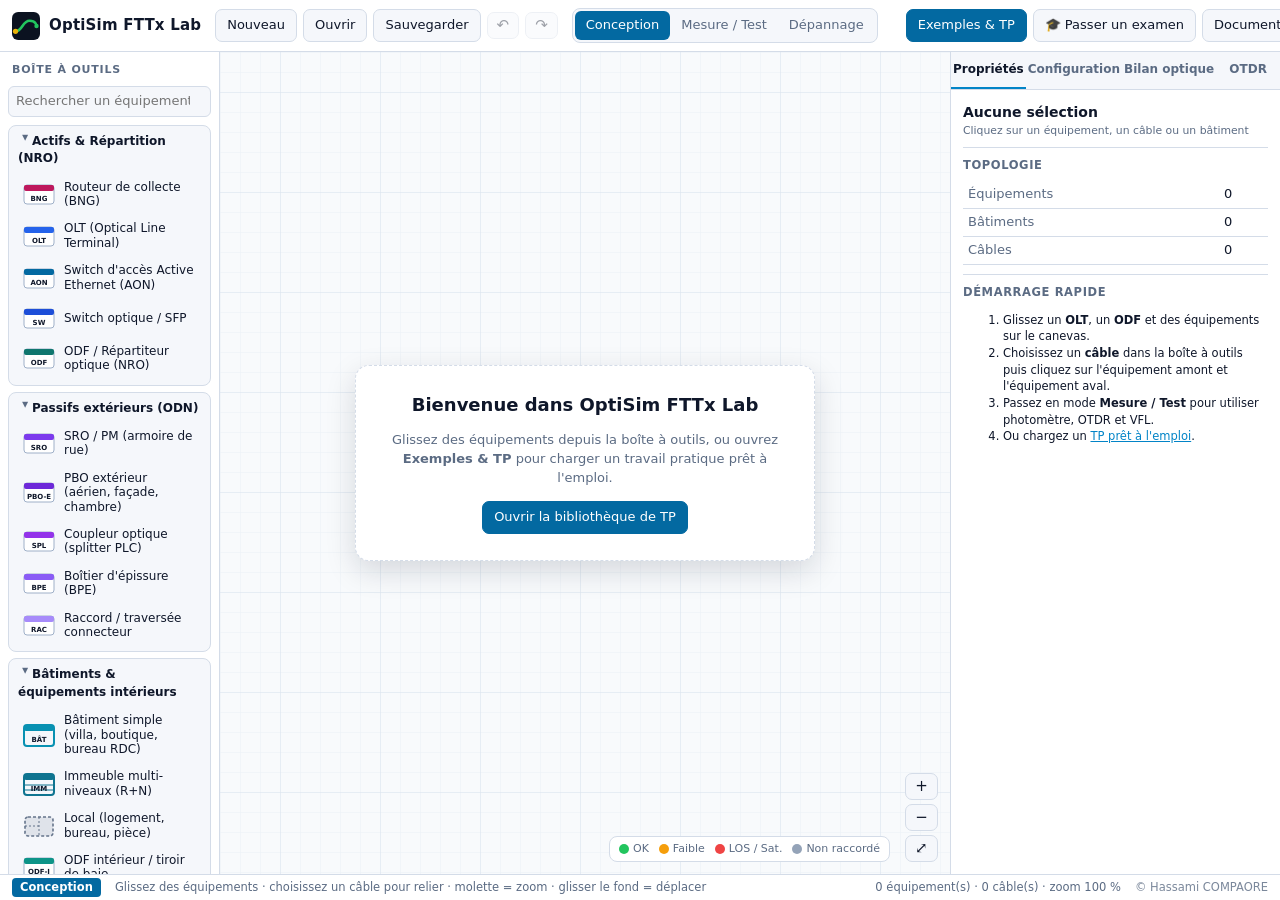
==== commit 7f30d58f: "Publication du site (source : develop 6e39109)" ====
--- a/index.html
+++ b/index.html
@@ -40,6 +40,7 @@
       <span class="exam-tag" id="examTag">Examen</span>
       <button class="btn" id="btnExamInfo" title="Relire les consignes de l'examen">Consignes</button>
       <button class="btn primary" id="btnSubmit" title="Enregistrer la copie à remettre à l'enseignant">Rendre ma copie</button>
+      <button class="btn" id="btnExamQuit" title="Quitter l'examen terminé (copie déjà rendue)" hidden>Terminer</button>
     </div>
 
     <div class="tb-spacer"></div>
--- a/style.css
+++ b/style.css
@@ -494,6 +494,11 @@
 .exam-tag .who { max-width:160px; overflow:hidden; text-overflow:ellipsis; }
 
 body.exam-locked .pal-item[data-type], body.exam-locked .pal-item[data-cable] { opacity:.4; cursor:not-allowed; }
+/* Temps écoulé : sujet figé, seuls « Consignes », « Rendre ma copie » et « Terminer » restent actifs */
+body.exam-frozen .layout { pointer-events:none; user-select:none; }
+body.exam-frozen .layout > * { opacity:.55; filter:grayscale(.6); }
+body.exam-frozen .topbar > :not(#examGroup):not(.brand) { pointer-events:none; opacity:.4; }
+body.exam-frozen .layout::after { content:"Temps écoulé : sujet figé"; position:absolute; top:12px; left:50%; transform:translateX(-50%); z-index:20; padding:6px 14px; border-radius:999px; background:#dc2626; color:#fff; font-weight:700; font-size:13px; }
 .exam-tools section { margin-bottom:18px; }
 .exam-tools textarea { width:100%; box-sizing:border-box; font:inherit; resize:vertical; }
 .form-grid.bareme { grid-template-columns:repeat(2, minmax(0, 1fr)); }
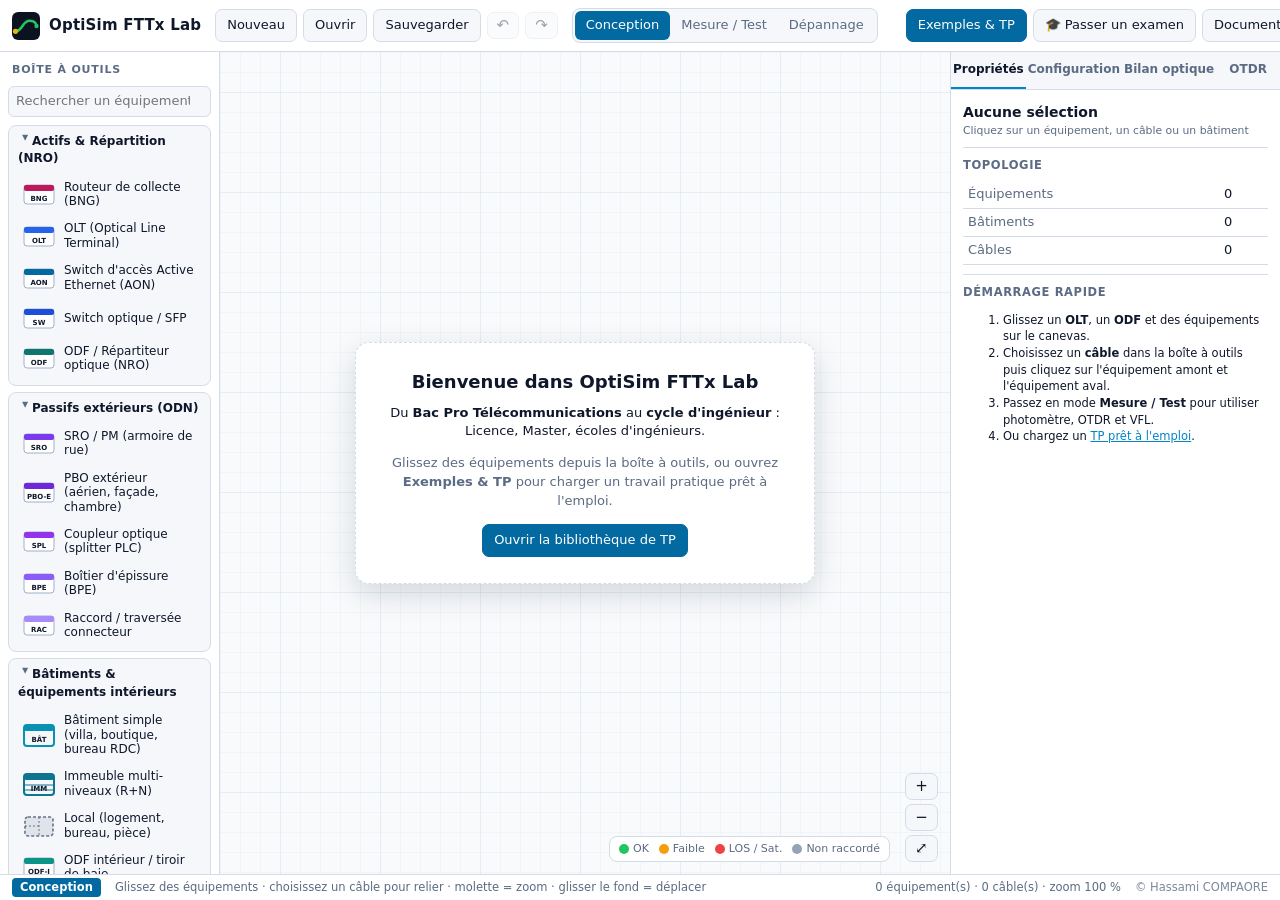
==== commit b22507a1: "Publication du site (source : develop d1ab524)" ====
--- a/index.html
+++ b/index.html
@@ -6,8 +6,8 @@
   <meta name="viewport" content="width=device-width, initial-scale=1">
   <title>OptiSim FTTx Lab</title>
   <meta name="author" content="Hassami COMPAORE">
-  <meta name="description" content="Simulateur pédagogique de réseaux fibre optique FTTH / FTTB / FTTO — Bac Pro Télécommunications">
-  <link rel="stylesheet" href="style.css">
+  <meta name="description" content="Simulateur pédagogique de réseaux fibre optique FTTH / FTTB / FTTO — du Bac Pro au cycle d'ingénieur (Licence, Master)">
+  <link rel="stylesheet" href="style.css?v=fb62249252">
   <link rel="icon" href="data:image/svg+xml,%3Csvg xmlns='http://www.w3.org/2000/svg' viewBox='0 0 32 32'%3E%3Crect width='32' height='32' rx='7' fill='%230b1220'/%3E%3Cpath d='M4 22 C12 22 12 10 20 10 S28 16 28 16' stroke='%2322c55e' stroke-width='3' fill='none'/%3E%3Ccircle cx='4' cy='22' r='3' fill='%23eab308'/%3E%3C/svg%3E">
 </head>
 <body class="mode-design">
@@ -83,6 +83,7 @@
 
       <div class="empty-hint" id="emptyHint">
         <h2>Bienvenue dans OptiSim FTTx Lab</h2>
+        <p class="hint-public">Du <b>Bac Pro Télécommunications</b> au <b>cycle d'ingénieur</b> : Licence, Master, écoles d'ingénieurs.</p>
         <p>Glissez des équipements depuis la boîte à outils, ou ouvrez <b>Exemples &amp; TP</b> pour charger un travail pratique prêt à l'emploi.</p>
         <button class="btn primary" id="btnEmptyLabs">Ouvrir la bibliothèque de TP</button>
       </div>
@@ -130,12 +131,12 @@
   </div>
   <div class="toasts" id="toasts" aria-live="polite"></div>
 
-  <script src="edition.js"></script>
-  <script src="physics.js"></script>
-  <script src="services.js"></script>
-  <script src="examen.js"></script>
+  <script src="edition.js?v=b13be74b48"></script>
+  <script src="physics.js?v=143b5f6a95"></script>
+  <script src="services.js?v=b17e6e95a7"></script>
+  <script src="examen.js?v=ac9926476f"></script>
   
-  <script src="labs.js"></script>
-  <script src="app.js"></script>
+  <script src="labs.js?v=48165a0e9f"></script>
+  <script src="app.js?v=2959e61d7d"></script>
 </body>
 </html>
--- a/style.css
+++ b/style.css
@@ -259,6 +259,7 @@
 .empty-hint { position: absolute; inset: 0; margin: auto; width: min(460px, 90%); height: fit-content; text-align: center; padding: 26px; background: var(--panel); border: 1px dashed var(--border); border-radius: 14px; box-shadow: var(--shadow); }
 .empty-hint h2 { font-size: 18px; margin-bottom: 8px; }
 .empty-hint p { color: var(--muted); }
+.empty-hint .hint-public { color: var(--text); font-size: 13px; margin: 0 0 10px; }
 
 .zoom-ctl { position: absolute; right: 12px; bottom: 12px; display: flex; flex-direction: column; gap: 4px; }
 .legend { position: absolute; right: 60px; bottom: 12px; display: flex; gap: 10px; background: var(--panel); border: 1px solid var(--border); border-radius: 8px; padding: 4px 9px; font-size: 11px; color: var(--muted); }
